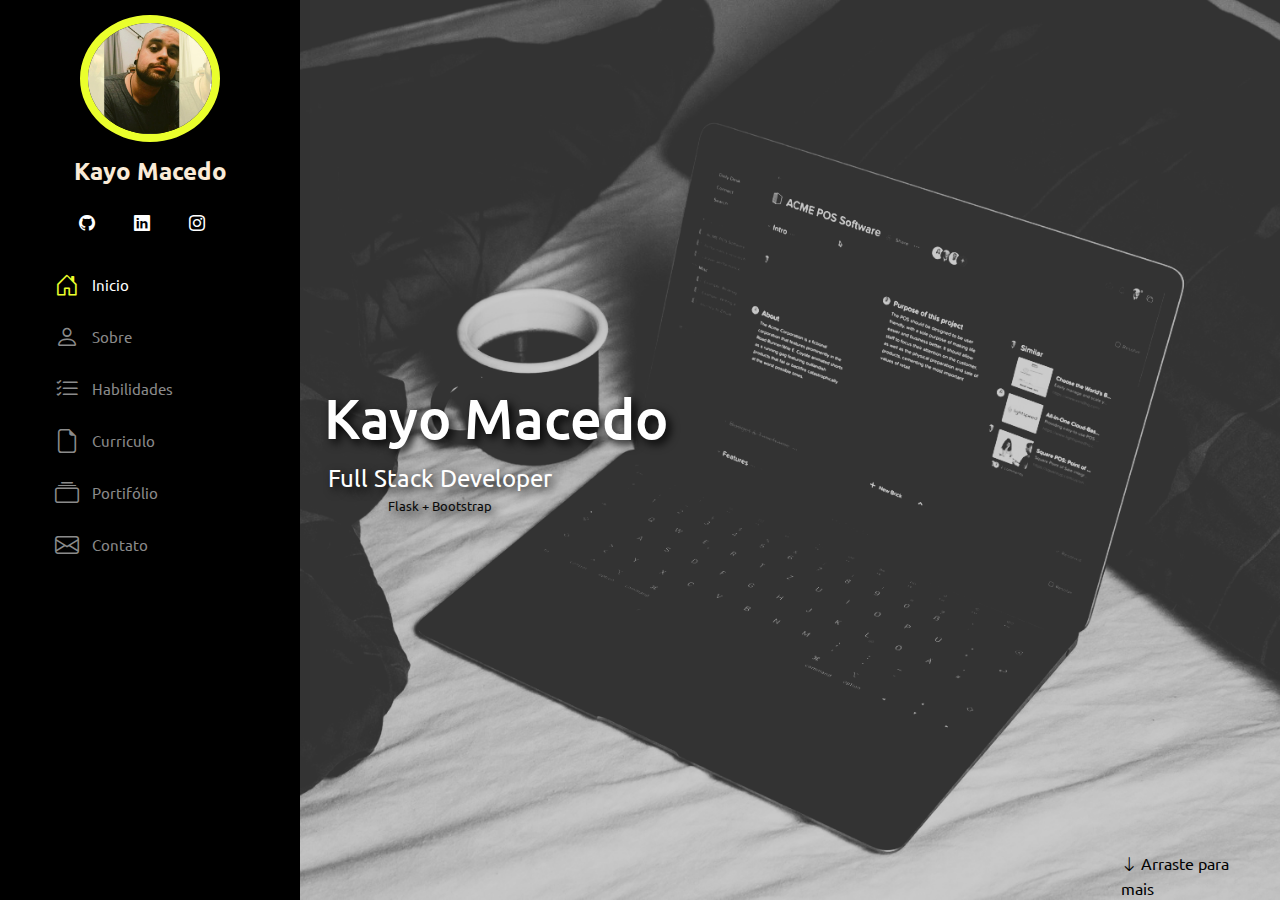
==== templates/index.html @ 84c5ff91 "commit" ====
<!DOCTYPE html>
<html lang="en">
<head>
    <meta charset="UTF-8">
    <meta http-equiv="X-UA-Compatible" content="IE=edge">
    <meta name="viewport" content="width=device-width, initial-scale=1.0">
    <link rel="stylesheet" href="../static/bootstrap/css/bootstrap.css"> 
    <link rel="stylesheet" href="../static/style.css">
    <link rel="icon" href="../static/img/icone.png" type="image/png">
    <link rel="stylesheet" href="https://cdn.jsdelivr.net/npm/bootstrap-icons@1.9.1/font/bootstrap-icons.css">
    <title>Dev Kayo</title>
</head>
<body>
    <aside id ='header'>


        <section class = "profile">
            <img src="../static/img/perfil.png" alt="Foto do Kayo"/>
            <h1>Kayo Macedo</h1>
            <div class ="social-links mt-4 text-center">

                <a target = "blank" href="https://github.com/kayomacedo">
                    <i class="bi bi-github"></i>  </a>
                <a target = "blank" href="https://www.linkedin.com/in/kayo-macedo-2a36b7211/">
                    <i class="bi bi-linkedin"></i></a>
                <a target = "blank" href="https://www.instagram.com/kayomacedo/">
                    <i class="bi bi-instagram"></i> </a>
                
            </div>
            


        </section> 

        <nav id = "navbar" class="nav-menu">
            <ul class="nav flex-column">
                <li class="nav-item">
                  <a class="nav-link active" aria-current="page" href="#"> <i class="bi bi-house-door"></i>Inicio
                    
                  </a>
                </li>
                <li class="nav-item">
                  <a class="nav-link"href="#"> 
                  <i class="bi bi-person"></i>
                    Sobre</a>
                </li>
                <li class="nav-item">
                  <a class="nav-link" href="#">
                    <i class="bi bi-list-check"></i>
                    Habilidades</a>
                </li>
                <li class="nav-item">
                    <a class="nav-link" aria-current="page" href="#">
                        <i class="bi bi-file-earmark"></i>
                        Curriculo</a>
                  </li>
                  <li class="nav-item">
                    <a class="nav-link" aria-current="page" href="#">
                        <i class="bi bi-collection"></i>
                        Portifólio</a>
                  </li>
                  <li class="nav-item">
                    <a class="nav-link" aria-current="page" href="#">
                        <i class="bi bi-envelope"></i>
                        Contato</a>
                  </li>
               
              </ul>


        </nav>

    </aside>

    <main id="main">
        <section id = "inicio" class ="row m-0 p-0">
            <div class="col-md-5 d-flex justify-content-center align-items-center
            flex-column">
                <h1 class=" text-shadow">Kayo Macedo</h1>
                
                
                <span id="subtitle"class ="text-shadow">Full Stack Developer</span>
                <span id="subtitle2"class ="text-shadow">Flask + Bootstrap</span>
            </div>
            <div class="col-md-7 d-flex justify-content-end
            align-items-end">
                <div id = "arraste" class = "d-flex align-items-center" >
                        <a href=""> 
                        <i class="bi bi-arrow-down"></i>
                        Arraste para mais</a>

                </div>
               
                

            </div>

        </section>

    </main>
    <script src="../static/bootstrap/js/bootstrap.bundle.min.js"></script>
    <script src="../static/script.js"></script>
</body>
</html>
---- static/style.css ----
@import url('https://fonts.googleapis.com/css2?family=Ubuntu:ital,wght@0,300;0,400;0,500;0,700;1,300;1,400;1,500;1,700&display=swap');

html,body{
    font-family: Ubuntu, Arial;
    width: 100%;
    height: 100%;
}

#header{
    position: fixed;
    top: 0;
    left: 0;
    bottom: 0;
    background-color: rgb(0, 0, 0);
    overflow-y: auto;
    width: 300px;
    transition: all ease-in-out 0.5s;
    padding: 0 15px;
    z-index: 9997;
    
}

#header .profile img{
    margin: 15px auto;
    display: block;
    width: 140px;
    border:8px solid rgb(234, 255, 44);
    border-radius: 50%;

    
}

#header .profile h1{
    font-size: 24px;
    margin: 0;
    padding: 0;
    font-weight: 600;
    color: antiquewhite;
    text-align: center;
}

#header .profile .social-links a {
    font-size: 1rem;
    
    color: white;
    padding: 0.6rem;
    margin-right: 1rem;
    border-radius: 50%;
    transition: 0.3s;
    text-decoration: none;
    forced-color-adjust: red;
    
}

#header .profile .social-links a:hover {
    background-color: rgb(234, 255, 44);

}
.nav-menu{
    padding: 1.5rem;
}

.nav-menu a,
.nav-menu a:focus{
    display: flex;
    align-items: center;
    color:rgb(139, 139, 139) ;
    transition: 0.3s;
    font-size: 15px;

}

.nav-menu a i,

.nav-menu a:focus i{
    padding-right: 0.8rem;
    font-size: 24px;
    color:rgb(139, 139, 139) ;

}

.nav-menu a:hover,
.nav-menu .active,
.nav-menu .active:focus,
.nav-menu li:hover > a {

    text-decoration: none;
    color: white;

}


.nav-menu a:hover i,
.nav-menu .active i,
.nav-menu .active:focus i,
.nav-menu li:hover > a i{

    
    color:  rgb(234, 255, 44);

}
#main{
    margin-left: 300px;
}

section#inicio{
    background-color: black;
    opacity: 100%;
    background-image: url("../static/img/background.png");
    
    
    background-repeat: no-repeat;
    background-size: cover;
    background-attachment: fixed;
    background-position: center;
    
    width: 100%;
    height: 100vh;
}

section#inicio h1{
    margin-right: 1rem;
    font-size: 3.5rem;
    color:white;
    
}

section#inicio span#subtitle{
    margin-right: 8rem;
    font-size: 1.5rem;
    color: white
    
    
}
section#inicio span#subtitle2{
    margin-right: 8rem;
    font-size: 0.8rem;
    color: rgb(10, 10, 10)
    
    
}


.text-shadow{
    text-shadow: 4px 4px 10px black;
}

section#inicio div#arraste{
    width: 9rem;
}

section#inicio div#arraste a{
    text-decoration: none;
    
    
    color: rgb(2, 2, 2);
}
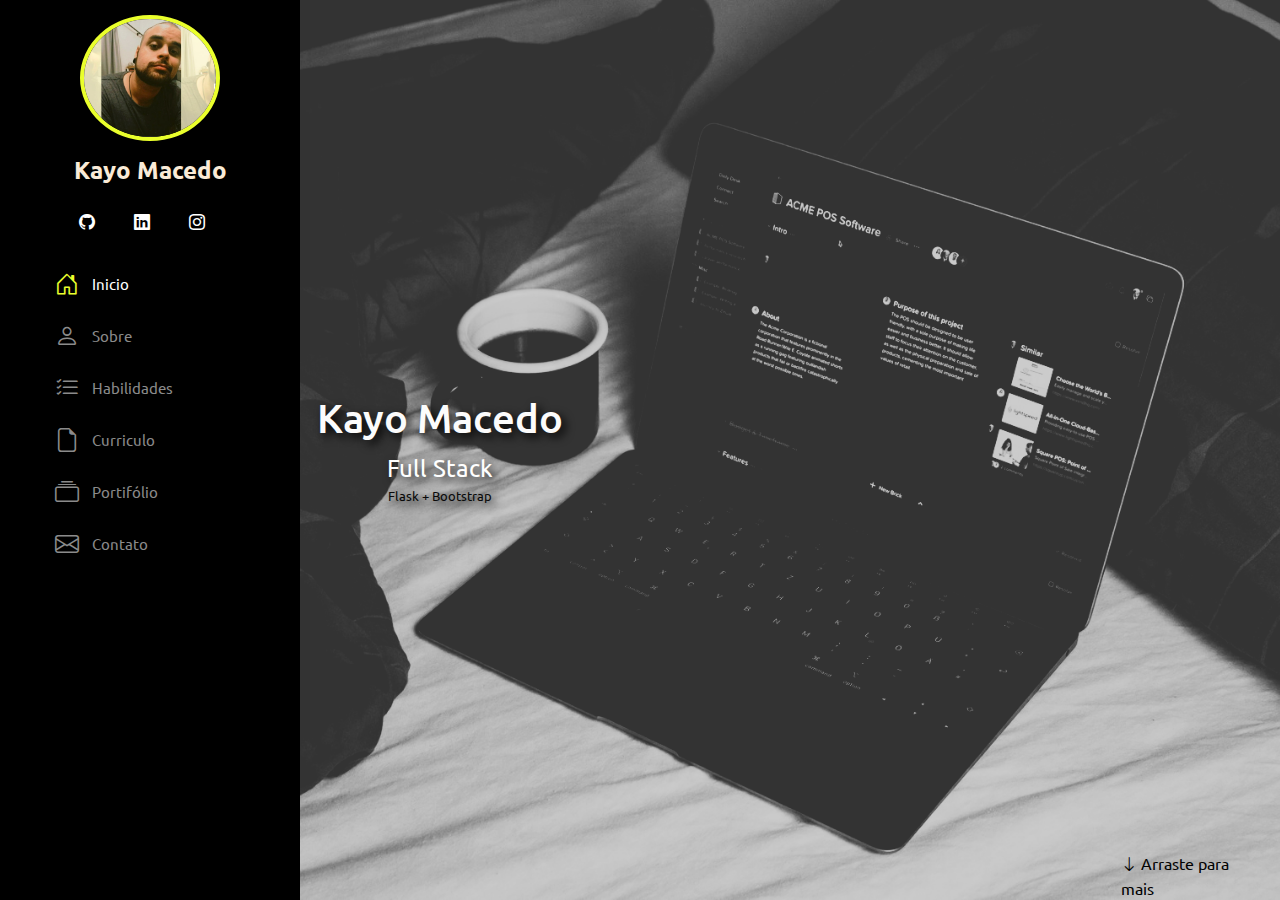
==== commit 86bdc873: "menu responsivo em css + js" ====
--- a/templates/index.html
+++ b/templates/index.html
@@ -11,6 +11,10 @@
     <title>Dev Kayo</title>
 </head>
 <body>
+
+    <i class="bi bi-list menu-mobile"></i>
+
+
     <aside id ='header'>
 
 
@@ -79,7 +83,7 @@
                 <h1 class=" text-shadow">Kayo Macedo</h1>
                 
                 
-                <span id="subtitle"class ="text-shadow">Full Stack Developer</span>
+                <span id="subtitle"class ="text-shadow">Full Stack</span>
                 <span id="subtitle2"class ="text-shadow">Flask + Bootstrap</span>
             </div>
             <div class="col-md-7 d-flex justify-content-end
@@ -98,6 +102,7 @@
         </section>
 
     </main>
+
     <script src="../static/bootstrap/js/bootstrap.bundle.min.js"></script>
     <script src="../static/script.js"></script>
 </body>
--- a/static/style.css
+++ b/static/style.css
@@ -24,7 +24,7 @@
     margin: 15px auto;
     display: block;
     width: 140px;
-    border:8px solid rgb(234, 255, 44);
+    border:4px solid rgb(234, 255, 44);
     border-radius: 50%;
 
     
@@ -119,9 +119,9 @@
 }
 
 section#inicio h1{
-    margin-right: 1rem;
-    font-size: 3.5rem;
-    color:white;
+    margin-right: 8rem;
+    font-size: 2.5rem;
+    color:rgb(252, 252, 252);
     
 }
 
@@ -152,6 +152,70 @@
 section#inicio div#arraste a{
     text-decoration: none;
     
-    
+
     color: rgb(2, 2, 2);
+}
+
+i.menu-mobile{
+
+    position: fixed;
+    color: aliceblue;
+    background-color:#333333;
+    right: 1rem;
+    top: 1rem;
+    font-size: 1.5rem;
+    border-radius: 4rem ;
+    cursor: pointer;
+    z-index: 10;
+    width: 45px;
+    height: 45px;
+    display: none;
+    justify-content: center;
+    align-items: center;
+
+}
+.menu-nav-active{
+
+    overflow : hidden;
+
+
+}
+
+.menu-nav-active #header {
+    left:0;
+}
+
+@media (max-width: 1024px){
+    #header {
+        left: -300px;
+    }
+    i.menu-mobile{
+        display: flex;
+    }
+    section#inicio h1{
+        font-size: 1.5rem;
+    }
+    section#inicio span#subtitle{
+        margin-right: 14;
+        font-size: 1rem;
+    }
+
+    section#inicio span#subtitle2{
+        margin-right: 48;
+        
+        font-size: 0.5rem;
+    }
+    #main{
+    
+        margin-left: 0;
+
+    }
+
+
+
+}
+
+.menuu{
+
+    background-color: aqua  ;
 }